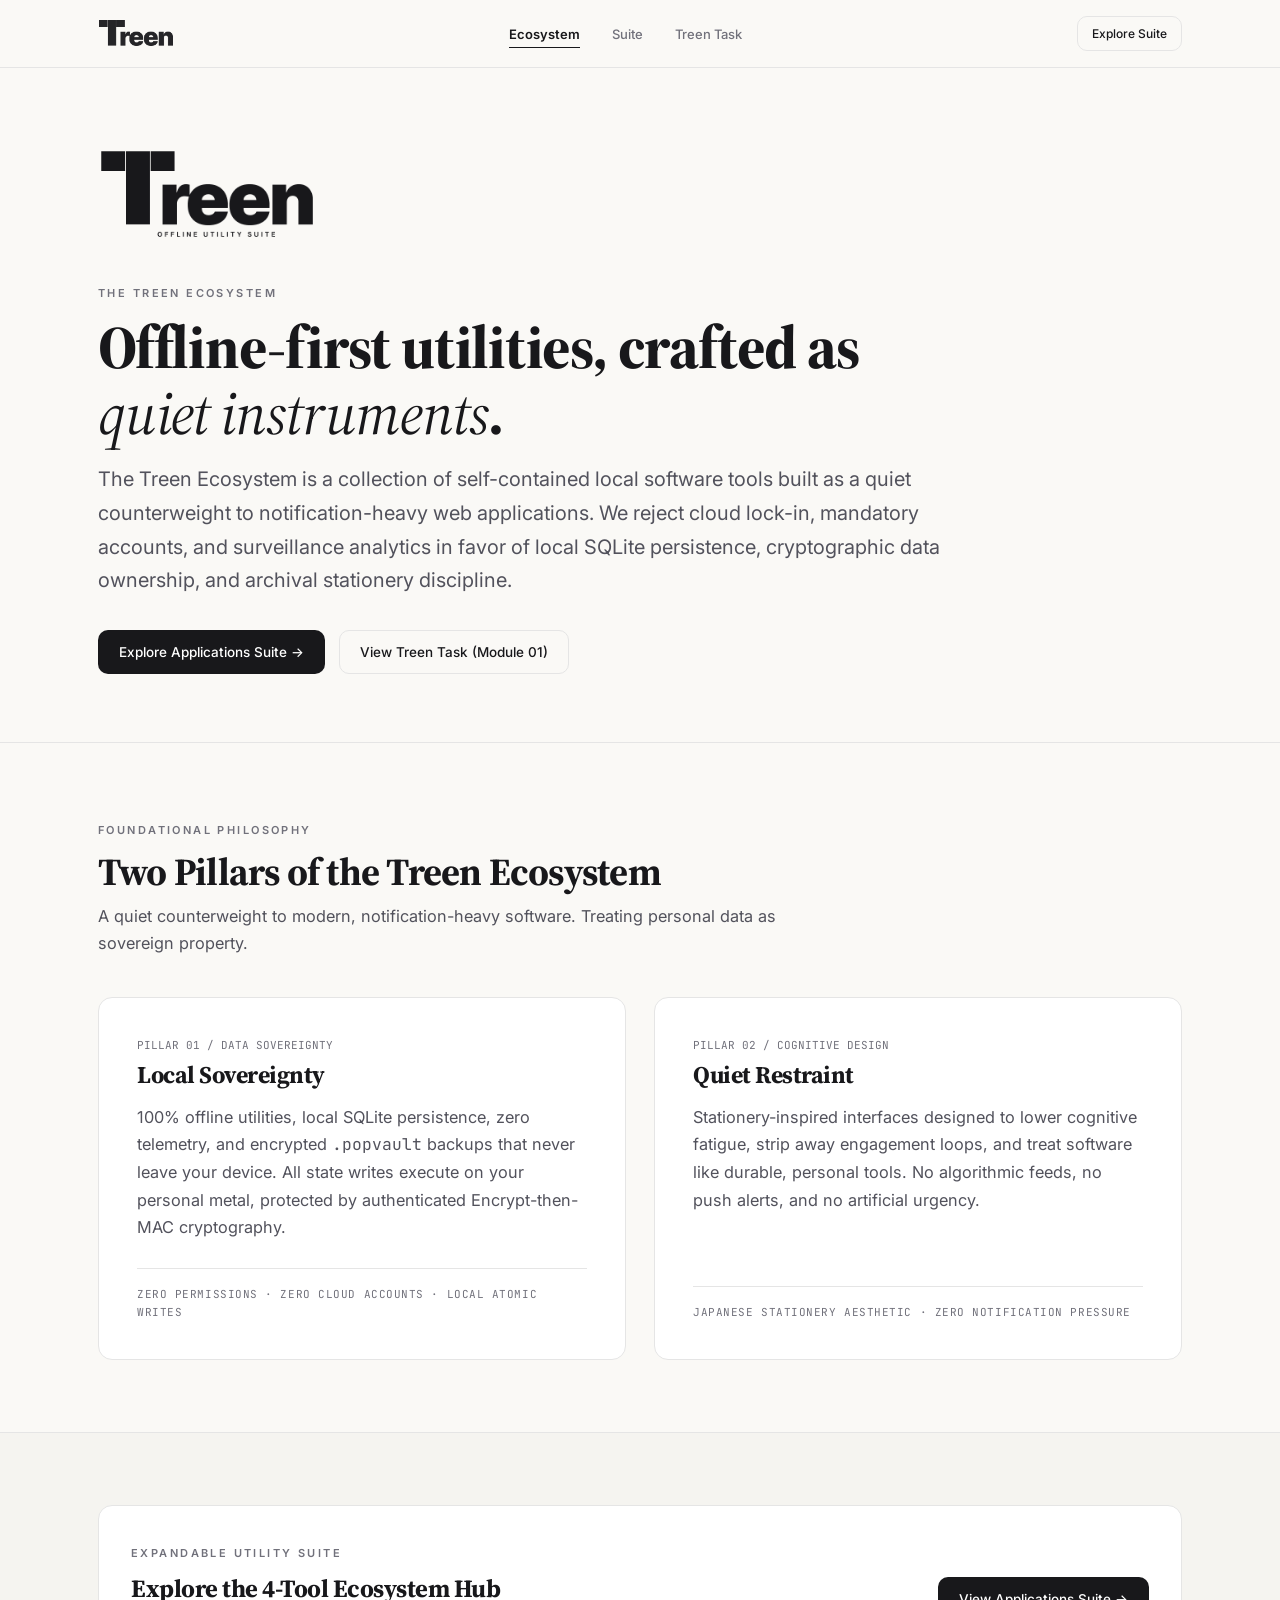
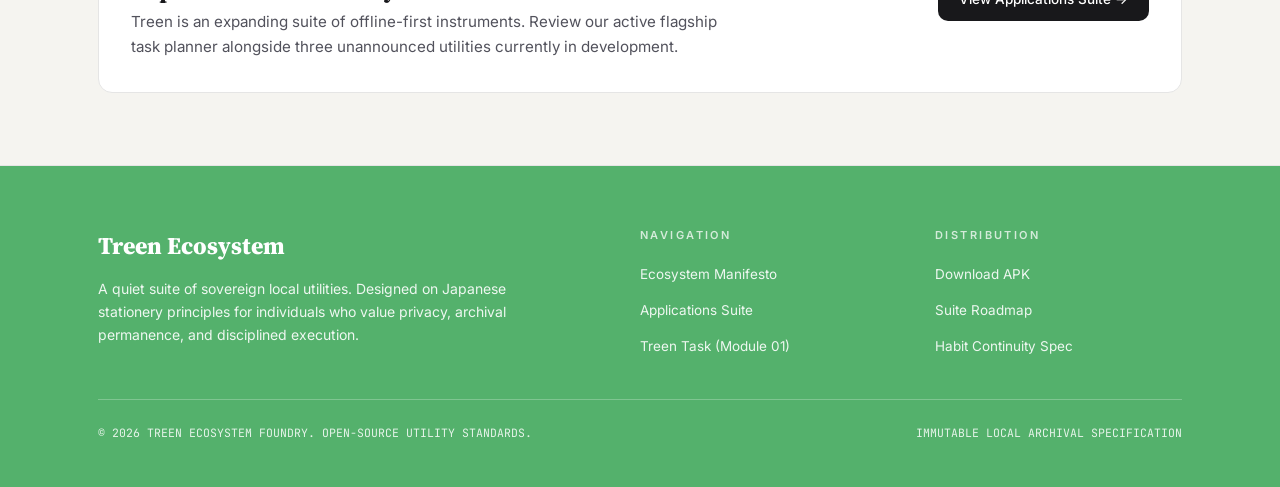
==== index.html @ d053e065 "fix: remove embedded mockup and fix mobile APK downloads with cross-origin redirect fallback" ====
<!DOCTYPE html>
<html lang="en">
<head>
  <meta charset="UTF-8">
  <meta name="viewport" content="width=device-width, initial-scale=1.0">
  <title>Treen — Offline Utility Suite</title>
  <meta name="description" content="Treen is an ecosystem of quiet, self-contained local utilities built on Japanese stationery traditions, local SQLite, and cryptographic data sovereignty.">
  <link rel="stylesheet" href="styles.css">
  <link rel="preconnect" href="https://fonts.googleapis.com">
  <link rel="preconnect" href="https://fonts.gstatic.com" crossorigin>
</head>
<body>

  <!-- Top Navigation Bar -->
  <header class="navbar">
    <div class="container nav-container">
      <a href="index.html" class="brand-link" aria-label="Treen Home">
        <img src="assets/brand/treen-wordmark.png" alt="Treen" class="brand-wordmark-img">
      </a>

      <nav>
        <ul class="nav-menu">
          <li><a href="index.html" class="nav-item-link active">Ecosystem</a></li>
          <li><a href="suite.html" class="nav-item-link">Suite</a></li>
          <li><a href="task.html" class="nav-item-link">Treen Task</a></li>
        </ul>
      </nav>

      <div class="nav-action">
        <a href="suite.html" class="btn btn-outline btn-sm">Explore Suite</a>
        <button id="mobileMenuBtn" class="mobile-menu-btn" aria-label="Toggle navigation menu">
          <svg width="18" height="18" viewBox="0 0 24 24" fill="none" stroke="currentColor" stroke-width="2">
            <line x1="3" y1="12" x2="21" y2="12"></line>
            <line x1="3" y1="6" x2="21" y2="6"></line>
            <line x1="3" y1="18" x2="21" y2="18"></line>
          </svg>
        </button>
      </div>
    </div>
  </header>

  <!-- Mobile Navigation Drawer -->
  <div class="mobile-nav-drawer" id="mobileNavDrawer">
    <a href="index.html" class="mobile-nav-link">Ecosystem</a>
    <a href="suite.html" class="mobile-nav-link">Applications Suite</a>
    <a href="task.html" class="mobile-nav-link">Treen Task</a>
  </div>

  <main>
    <!-- Hero / Ecosystem Manifesto -->
    <section class="hero-wrap">
      <div class="container">
        <div class="hero-content">
          <div class="hero-brand-lockup">
            <img src="assets/brand/treen-suite-logo.png" alt="Treen — Offline Utility Suite">
          </div>

          <span class="section-label">THE TREEN ECOSYSTEM</span>

          <h1 class="hero-title">
            Offline-first utilities, crafted as <em>quiet instruments</em>.
          </h1>

          <p class="hero-subhead">
            The Treen Ecosystem is a collection of self-contained local software tools built as a quiet counterweight to notification-heavy web applications. We reject cloud lock-in, mandatory accounts, and surveillance analytics in favor of local SQLite persistence, cryptographic data ownership, and archival stationery discipline.
          </p>

          <div class="hero-cta-row">
            <a href="suite.html" class="btn btn-primary">
              <span>Explore Applications Suite →</span>
            </a>
            <a href="task.html" class="btn btn-outline">
              <span>View Treen Task (Module 01)</span>
            </a>
          </div>
        </div>
      </div>
    </section>

    <!-- Foundational Pillars (Balanced 2-Pillar Editorial Layout) -->
    <section class="section">
      <div class="container">
        <div class="section-head">
          <span class="section-label">FOUNDATIONAL PHILOSOPHY</span>
          <h2 class="section-title">Two Pillars of the Treen Ecosystem</h2>
          <p>A quiet counterweight to modern, notification-heavy software. Treating personal data as sovereign property.</p>
        </div>

        <div class="grid-2">
          <!-- Pillar 1: Local Sovereignty -->
          <article class="pillar-card">
            <div>
              <div class="pillar-card-head">
                <span class="pillar-number">PILLAR 01 / DATA SOVEREIGNTY</span>
                <h3 class="pillar-title">Local Sovereignty</h3>
              </div>
              <p class="pillar-body">
                100% offline utilities, local SQLite persistence, zero telemetry, and encrypted <code>.popvault</code> backups that never leave your device. All state writes execute on your personal metal, protected by authenticated Encrypt-then-MAC cryptography.
              </p>
            </div>
            <div class="pillar-fact">
              <span>ZERO PERMISSIONS · ZERO CLOUD ACCOUNTS · LOCAL ATOMIC WRITES</span>
            </div>
          </article>

          <!-- Pillar 2: Quiet Restraint -->
          <article class="pillar-card">
            <div>
              <div class="pillar-card-head">
                <span class="pillar-number">PILLAR 02 / COGNITIVE DESIGN</span>
                <h3 class="pillar-title">Quiet Restraint</h3>
              </div>
              <p class="pillar-body">
                Stationery-inspired interfaces designed to lower cognitive fatigue, strip away engagement loops, and treat software like durable, personal tools. No algorithmic feeds, no push alerts, and no artificial urgency.
              </p>
            </div>
            <div class="pillar-fact">
              <span>JAPANESE STATIONERY AESTHETIC · ZERO NOTIFICATION PRESSURE</span>
            </div>
          </article>
        </div>
      </div>
    </section>

    <!-- Suite Hub Callout -->
    <section class="section" style="background-color: var(--bg-tint-soft);">
      <div class="container">
        <div class="card" style="display: flex; justify-content: space-between; align-items: center; flex-wrap: wrap; gap: 24px;">
          <div>
            <span class="section-label">EXPANDABLE UTILITY SUITE</span>
            <h3 style="font-size: 1.55rem; margin-bottom: 8px;">Explore the 4-Tool Ecosystem Hub</h3>
            <p style="font-size: 0.95rem; color: var(--ink-body); max-width: 600px;">
              Treen is an expanding suite of offline-first instruments. Review our active flagship task planner alongside three unannounced utilities currently in development.
            </p>
          </div>
          <a href="suite.html" class="btn btn-primary">
            <span>View Applications Suite →</span>
          </a>
        </div>
      </div>
    </section>
  </main>

  <!-- Full-Bleed Green Accent Footer Band (#54B16C) -->
  <footer class="footer-green">
    <div class="container">
      <div class="footer-grid">
        <div>
          <div class="footer-brand-title">Treen Ecosystem</div>
          <p class="footer-desc">
            A quiet suite of sovereign local utilities. Designed on Japanese stationery principles for individuals who value privacy, archival permanence, and disciplined execution.
          </p>
        </div>

        <div>
          <div class="footer-col-label">Navigation</div>
          <ul class="footer-links">
            <li><a href="index.html">Ecosystem Manifesto</a></li>
            <li><a href="suite.html">Applications Suite</a></li>
            <li><a href="task.html">Treen Task (Module 01)</a></li>
          </ul>
        </div>

        <div>
          <div class="footer-col-label">Distribution</div>
          <ul class="footer-links">
            <li><a href="https://github.com/arnavbyte/treen-ecosystem-web/releases/download/v1.0/treen_task_v1.0.apk" target="_blank" rel="noopener noreferrer">Download APK</a></li>
            <li><a href="suite.html">Suite Roadmap</a></li>
            <li><a href="task.html#mechanics">Habit Continuity Spec</a></li>
          </ul>
        </div>
      </div>

      <div class="footer-bottom">
        <div>
          © 2026 TREEN ECOSYSTEM FOUNDRY. OPEN-SOURCE UTILITY STANDARDS.
        </div>
        <div>
          IMMUTABLE LOCAL ARCHIVAL SPECIFICATION
        </div>
      </div>
    </div>
  </footer>

  <script src="app.js"></script>
</body>
</html>
---- styles.css ----
/* ==========================================================================
   TREEN ECOSYSTEM — STYLES & DESIGN TOKENS
   Visual Style: Broadsheet Stationery (Quiet, Confident, Editorial, Functional)
   ========================================================================== */

@import url('https://fonts.googleapis.com/css2?family=Fraunces:ital,opsz,wght@0,9..144,600;0,9..144,700;0,9..144,800;1,9..144,600&family=Source+Serif+4:ital,opsz,wght@0,8..60,600;0,8..60,700;0,8..60,800;1,8..60,600;1,8..60,700&family=Inter:wght@400;500;600;700&family=JetBrains+Mono:wght@400;500;600&display=swap');

:root {
  /* Surfaces & Canvas */
  --bg-canvas: #FAF9F6;
  --bg-pure: #FFFFFF;
  --bg-card: #FFFFFF;
  --bg-tint-soft: #F5F4F0;
  --bg-tint-alt: #F0EFEA;

  /* Ink / Text Tokens */
  --ink-primary: #18181B;     /* Headings, primary actions */
  --ink-body: #52525C;        /* Body copy in muted charcoal */
  --ink-muted: #71717B;       /* Muted labels & timestamps */
  --ink-faint: #A1A1AA;

  /* Accent (Reserved strictly for completion ticks and the full-width footer band) */
  --accent-green: #54B16C;
  --accent-green-hover: #489e60;
  --accent-green-soft: rgba(84, 177, 108, 0.12);

  /* Geometry & Borders */
  --border-hairline: 1px solid #E5E5E5;
  --border-color: #E5E5E5;
  --radius-btn: 10px;         /* Strict 10px for buttons / pills */
  --radius-card: 14px;        /* Strict 14px for content cards */
  --radius-pill: 9999px;

  /* Typography Stacks */
  --font-serif: 'Source Serif 4', 'Fraunces', 'Tiempos Headline', 'Gelica', 'Source Serif Pro', Georgia, serif;
  --font-sans: 'Inter', -apple-system, BlinkMacSystemFont, 'Segoe UI', Roboto, Helvetica, Arial, sans-serif;
  --font-mono: 'JetBrains Mono', Menlo, Monaco, Consolas, monospace;

  /* Typography Hierarchy */
  --tracking-label: 0.22em;   /* Wide uppercase tracking (0.2em - 0.25em) */
  --lh-heading: 1.08;         /* Tight editorial serif line-height (1.05 - 1.1) */
  --lh-body: 1.65;            /* Relaxed line-height (~1.65) in muted charcoal */

  /* Layout */
  --container-max: 1140px;
  --header-height: 68px;
}

/* Base Reset & Setup */
*, *::before, *::after {
  box-sizing: border-box;
  margin: 0;
  padding: 0;
}

html {
  font-size: 16px;
  scroll-behavior: smooth;
  text-rendering: optimizeLegibility;
  -webkit-font-smoothing: antialiased;
}

body {
  background-color: var(--bg-canvas);
  color: var(--ink-body);
  font-family: var(--font-sans);
  font-weight: 400;
  line-height: var(--lh-body);
  min-height: 100vh;
  display: flex;
  flex-direction: column;
}

/* Typography Hierarchy */
h1, h2, h3, h4, h5, h6 {
  color: var(--ink-primary);
  font-family: var(--font-serif);
  font-weight: 700;
  line-height: var(--lh-heading);
  letter-spacing: -0.02em;
}

h1 {
  font-size: clamp(2.4rem, 4.8vw, 3.8rem);
  font-weight: 800;
}

h2 {
  font-size: clamp(1.8rem, 3.2vw, 2.4rem);
}

h3 {
  font-size: clamp(1.25rem, 2vw, 1.55rem);
}

p {
  color: var(--ink-body);
  font-size: 1.02rem;
  line-height: var(--lh-body);
}

a {
  color: inherit;
  text-decoration: none;
}

code, pre, .mono {
  font-family: var(--font-mono);
}

/* Small section labels uppercase with wide tracking (0.2em) */
.section-label {
  font-family: var(--font-sans);
  font-size: 11px;
  font-weight: 600;
  text-transform: uppercase;
  letter-spacing: var(--tracking-label);
  color: var(--ink-muted);
  display: inline-block;
  margin-bottom: 12px;
}

/* Container */
.container {
  max-width: var(--container-max);
  margin-left: auto;
  margin-right: auto;
  padding-left: 28px;
  padding-right: 28px;
  width: 100%;
}

/* ==========================================================================
   BUTTONS & PILLS (Strict 10px radius)
   ========================================================================== */
.btn {
  display: inline-flex;
  align-items: center;
  justify-content: center;
  gap: 8px;
  font-family: var(--font-sans);
  font-size: 13.5px;
  font-weight: 500;
  padding: 10px 20px;
  border-radius: var(--radius-btn);
  border: 1px solid transparent;
  cursor: pointer;
  transition: all 0.15s ease;
  white-space: nowrap;
  text-decoration: none;
}

.btn-primary {
  background-color: var(--ink-primary);
  color: #FFFFFF;
}

.btn-primary:hover {
  background-color: #0A0A0A;
}

.btn-outline {
  background-color: transparent;
  color: var(--ink-primary);
  border: var(--border-hairline);
}

.btn-outline:hover {
  background-color: var(--bg-pure);
  border-color: #D4D4D8;
}

.btn-sm {
  font-size: 12px;
  padding: 7px 14px;
}

.pill-badge {
  display: inline-flex;
  align-items: center;
  gap: 6px;
  font-family: var(--font-sans);
  font-size: 11px;
  font-weight: 500;
  padding: 4px 10px;
  border-radius: var(--radius-btn);
  border: var(--border-hairline);
  background-color: var(--bg-pure);
  color: var(--ink-muted);
}

/* ==========================================================================
   NAVIGATION BAR
   ========================================================================== */
.navbar {
  position: sticky;
  top: 0;
  z-index: 100;
  background-color: rgba(250, 249, 246, 0.96);
  backdrop-filter: blur(8px);
  -webkit-backdrop-filter: blur(8px);
  border-bottom: var(--border-hairline);
  height: var(--header-height);
  display: flex;
  align-items: center;
}

.nav-container {
  display: flex;
  justify-content: space-between;
  align-items: center;
}

.brand-link {
  display: flex;
  align-items: center;
  gap: 12px;
}

.brand-wordmark-img {
  height: 28px;
  width: auto;
  display: block;
  opacity: 0.94;
  filter: drop-shadow(0 0.5px 0.5px rgba(24, 24, 27, 0.08));
  transition: opacity 0.15s ease;
}

.brand-link:hover .brand-wordmark-img {
  opacity: 1;
}

.nav-menu {
  display: flex;
  align-items: center;
  gap: 32px;
  list-style: none;
}

.nav-item-link {
  font-family: var(--font-sans);
  font-size: 13px;
  font-weight: 500;
  color: var(--ink-muted);
  transition: color 0.15s ease;
  position: relative;
}

.nav-item-link:hover {
  color: var(--ink-primary);
}

.nav-item-link.active {
  color: var(--ink-primary);
  font-weight: 600;
}

.nav-item-link.active::after {
  content: '';
  position: absolute;
  bottom: -6px;
  left: 0;
  right: 0;
  height: 1.5px;
  background-color: var(--ink-primary);
}

.nav-action {
  display: flex;
  align-items: center;
  gap: 12px;
}

.mobile-menu-btn {
  display: none;
  background: none;
  border: var(--border-hairline);
  border-radius: var(--radius-btn);
  padding: 8px 10px;
  cursor: pointer;
  color: var(--ink-primary);
}

/* Mobile Nav Drawer */
.mobile-nav-drawer {
  display: none;
  position: fixed;
  top: var(--header-height);
  left: 0;
  right: 0;
  background-color: var(--bg-canvas);
  border-bottom: var(--border-hairline);
  padding: 20px 28px;
  z-index: 99;
  flex-direction: column;
  gap: 12px;
}

.mobile-nav-drawer.open {
  display: flex;
}

.mobile-nav-link {
  font-size: 14.5px;
  color: var(--ink-primary);
  padding: 10px 0;
  border-bottom: 1px dashed var(--border-color);
  font-weight: 500;
}

/* ==========================================================================
   HERO / EDITORIAL HEADER SECTIONS
   ========================================================================== */
.hero-wrap {
  padding: 80px 0 68px;
  border-bottom: var(--border-hairline);
}

.hero-content {
  max-width: 860px;
}

/* Prominent hero brand logo, completely transparent background, zero bounding box */
.hero-brand-lockup {
  margin-bottom: 38px;
  background: transparent;
  border: none;
  padding: 0;
}

.hero-brand-lockup img {
  height: clamp(68px, 9vw, 92px);
  width: auto;
  max-width: 100%;
  display: block;
  background: transparent;
  border: none;
}

.hero-title {
  margin-bottom: 18px;
  color: var(--ink-primary);
}

.hero-title em {
  font-style: italic;
  font-weight: 400;
}

.hero-subhead {
  font-size: clamp(1.08rem, 1.6vw, 1.25rem);
  line-height: 1.68;
  color: var(--ink-body);
  margin-bottom: 32px;
}

.hero-cta-row {
  display: flex;
  align-items: center;
  gap: 14px;
  flex-wrap: wrap;
}

/* ==========================================================================
   CONTENT CARDS (Strict 14px radius, flat, 1px border)
   ========================================================================== */
.card {
  background-color: var(--bg-card);
  border: var(--border-hairline);
  border-radius: var(--radius-card);
  padding: 32px;
  box-shadow: none; /* Zero heavy drop shadows */
}

/* 2-Pillar Editorial Grid */
.grid-2 {
  display: grid;
  grid-template-columns: repeat(2, 1fr);
  gap: 28px;
}

.pillar-card {
  background-color: var(--bg-card);
  border: var(--border-hairline);
  border-radius: var(--radius-card);
  padding: 38px;
  display: flex;
  flex-direction: column;
  justify-content: space-between;
  min-height: 270px;
}

.pillar-card-head {
  display: flex;
  flex-direction: column;
  gap: 8px;
  margin-bottom: 16px;
}

.pillar-number {
  font-family: var(--font-mono);
  font-size: 11px;
  color: var(--ink-muted);
}

.pillar-title {
  font-size: 1.5rem;
  color: var(--ink-primary);
}

.pillar-body {
  font-size: 1.02rem;
  line-height: 1.7;
  color: var(--ink-body);
}

.pillar-fact {
  margin-top: 26px;
  padding-top: 16px;
  border-top: var(--border-hairline);
  font-family: var(--font-mono);
  font-size: 11px;
  color: var(--ink-muted);
  letter-spacing: 0.05em;
}

.grid-3 {
  display: grid;
  grid-template-columns: repeat(3, 1fr);
  gap: 24px;
}

.tenet-card {
  display: flex;
  flex-direction: column;
  justify-content: space-between;
  min-height: 240px;
}

.tenet-card-head {
  display: flex;
  flex-direction: column;
  gap: 8px;
  margin-bottom: 16px;
}

.tenet-number {
  font-family: var(--font-mono);
  font-size: 11px;
  color: var(--ink-muted);
}

.tenet-title {
  font-size: 1.3rem;
  color: var(--ink-primary);
}

.tenet-body {
  font-size: 0.95rem;
  line-height: 1.6;
  color: var(--ink-body);
}

.tenet-fact {
  margin-top: 24px;
  padding-top: 14px;
  border-top: var(--border-hairline);
  font-family: var(--font-mono);
  font-size: 11px;
  color: var(--ink-muted);
}

/* ==========================================================================
   PAGE 2: SUITE / APPLICATIONS HUB (4-CARD BROADSHEET GRID)
   ========================================================================== */
.grid-2-2 {
  display: grid;
  grid-template-columns: repeat(2, 1fr);
  gap: 24px;
}

.suite-card {
  background-color: var(--bg-card);
  border: var(--border-hairline);
  border-radius: var(--radius-card);
  padding: 32px;
  display: flex;
  flex-direction: column;
  justify-content: space-between;
  min-height: 270px;
}

.suite-card.locked {
  background-color: #FAF9F6;
  border: 1px solid var(--border-color);
}

.suite-card.dashed {
  background-color: #FAF9F6;
  border: 1px dashed var(--border-color);
}

/* Minimal locked cards for unannounced mystery utilities */
.suite-card.minimal-locked {
  background-color: #FAF9F6;
  border: 1px solid var(--border-color);
  display: flex;
  flex-direction: column;
  align-items: center;
  justify-content: center;
  gap: 14px;
  min-height: 270px;
  text-align: center;
}

.suite-card.minimal-locked.dashed {
  border: 1px dashed var(--border-color);
}

.suite-lock-icon {
  font-size: 28px;
  line-height: 1;
  color: var(--ink-muted);
}

.suite-card-top {
  display: flex;
  flex-direction: column;
  gap: 12px;
}

.suite-card-header {
  display: flex;
  justify-content: space-between;
  align-items: center;
  margin-bottom: 4px;
}

.suite-card-title {
  font-size: 1.45rem;
  color: var(--ink-primary);
}

.suite-card-summary {
  font-size: 0.98rem;
  font-weight: 500;
  color: var(--ink-primary);
  margin-bottom: 8px;
}

.suite-card-desc {
  font-size: 0.92rem;
  line-height: 1.6;
  color: var(--ink-body);
}

.status-pill {
  display: inline-flex;
  align-items: center;
  gap: 6px;
  font-family: var(--font-sans);
  font-size: 10.5px;
  font-weight: 600;
  letter-spacing: var(--tracking-label);
  text-transform: uppercase;
  padding: 5px 12px;
  border-radius: var(--radius-btn);
}

.status-pill.green {
  background-color: var(--accent-green-soft);
  color: #2E7742;
  border: 1px solid rgba(84, 177, 108, 0.4);
}

.status-pill.muted {
  background-color: var(--bg-tint-soft);
  color: var(--ink-muted);
  border: 1px solid var(--border-color);
}

.suite-card-bottom {
  margin-top: 24px;
  padding-top: 18px;
  border-top: var(--border-hairline);
  display: flex;
  justify-content: space-between;
  align-items: center;
  flex-wrap: wrap;
  gap: 12px;
}

/* Sections */
.section {
  padding: 72px 0;
  border-bottom: var(--border-hairline);
}

.section-head {
  margin-bottom: 40px;
  max-width: 720px;
}

.section-title {
  margin-bottom: 10px;
}

/* ==========================================================================
   THEMED MILESTONE SETS
   ========================================================================== */
.collection-grid {
  display: grid;
  grid-template-columns: repeat(3, 1fr);
  gap: 20px;
  margin-top: 28px;
}

.collection-card {
  background: var(--bg-pure);
  border: var(--border-hairline);
  border-radius: var(--radius-card);
  padding: 24px;
  display: flex;
  flex-direction: column;
  justify-content: space-between;
}

.collection-header {
  display: flex;
  justify-content: space-between;
  align-items: center;
  margin-bottom: 12px;
}

.collection-name {
  font-family: var(--font-serif);
  font-size: 1.15rem;
  color: var(--ink-primary);
  margin-bottom: 6px;
}

.collection-desc {
  font-size: 0.9rem;
  line-height: 1.55;
  color: var(--ink-body);
}

/* ==========================================================================
   PAGE 3: THE VAULT (SPECS & VERIFICATION)
   ========================================================================== */
.specs-table {
  width: 100%;
  border-collapse: collapse;
  background-color: #FFFFFF;
  border: var(--border-hairline);
  border-radius: var(--radius-card);
  overflow: hidden;
  margin-top: 24px;
  font-size: 13.5px;
}

.specs-table th {
  background-color: var(--bg-tint-soft);
  padding: 14px 20px;
  font-family: var(--font-sans);
  font-size: 11px;
  font-weight: 600;
  text-transform: uppercase;
  letter-spacing: var(--tracking-label);
  color: var(--ink-muted);
  border-bottom: var(--border-hairline);
  text-align: left;
}

.specs-table td {
  padding: 16px 20px;
  border-bottom: var(--border-hairline);
  color: var(--ink-body);
  vertical-align: top;
}

.specs-table tr:last-child td {
  border-bottom: none;
}

.crypto-console {
  background-color: #FFFFFF;
  border: var(--border-hairline);
  border-radius: var(--radius-card);
  padding: 32px;
  margin-top: 36px;
  display: flex;
  flex-direction: column;
  gap: 20px;
}

.code-box {
  background-color: #18181B;
  color: #FAF9F6;
  border-radius: var(--radius-btn);
  padding: 16px;
  font-family: var(--font-mono);
  font-size: 12px;
  line-height: 1.6;
  overflow-x: auto;
}

.verify-badge {
  display: inline-flex;
  align-items: center;
  gap: 8px;
  padding: 10px 14px;
  border-radius: var(--radius-btn);
  border: var(--border-hairline);
  font-family: var(--font-mono);
  font-size: 12px;
}

.verify-badge.valid {
  border-color: rgba(84, 177, 108, 0.4);
  background-color: var(--accent-green-soft);
  color: #2E7742;
}

.verify-badge.invalid {
  border-color: rgba(239, 68, 68, 0.3);
  background-color: rgba(239, 68, 68, 0.08);
  color: #DC2626;
}

/* ==========================================================================
   FOOTER (FULL-WIDTH GREEN ACCENT BAND: #54B16C)
   ========================================================================== */
.footer-green {
  background-color: var(--accent-green);
  color: #FFFFFF;
  padding: 60px 0 44px;
  margin-top: auto;
}

.footer-grid {
  display: grid;
  grid-template-columns: 2fr 1fr 1fr;
  gap: 48px;
  margin-bottom: 40px;
}

.footer-brand-title {
  font-family: var(--font-serif);
  font-size: 24px;
  font-weight: 800;
  margin-bottom: 12px;
  color: #FFFFFF;
}

.footer-desc {
  font-size: 14px;
  line-height: 1.65;
  color: rgba(255, 255, 255, 0.9);
  max-width: 440px;
}

.footer-col-label {
  font-family: var(--font-sans);
  font-size: 11px;
  font-weight: 600;
  text-transform: uppercase;
  letter-spacing: var(--tracking-label);
  color: rgba(255, 255, 255, 0.75);
  margin-bottom: 16px;
}

.footer-links {
  list-style: none;
  display: flex;
  flex-direction: column;
  gap: 10px;
}

.footer-links a {
  font-size: 13.5px;
  color: rgba(255, 255, 255, 0.9);
  transition: color 0.15s ease;
}

.footer-links a:hover {
  color: #FFFFFF;
  text-decoration: underline;
}

.footer-bottom {
  border-top: 1px solid rgba(255, 255, 255, 0.25);
  padding-top: 24px;
  display: flex;
  justify-content: space-between;
  align-items: center;
  font-family: var(--font-mono);
  font-size: 11.5px;
  color: rgba(255, 255, 255, 0.85);
  flex-wrap: wrap;
  gap: 12px;
}

/* ==========================================================================
   RESPONSIVE DESIGN BREAKPOINTS
   ========================================================================== */
@media (max-width: 900px) {
  .grid-2 {
    grid-template-columns: 1fr;
  }
  .grid-3 {
    grid-template-columns: 1fr;
  }
  .grid-2-2 {
    grid-template-columns: 1fr;
  }
  .collection-grid {
    grid-template-columns: 1fr;
  }
  .footer-grid {
    grid-template-columns: 1fr;
    gap: 32px;
  }
}

@media (max-width: 768px) {
  .nav-menu {
    display: none;
  }
  .mobile-menu-btn {
    display: block;
  }
}
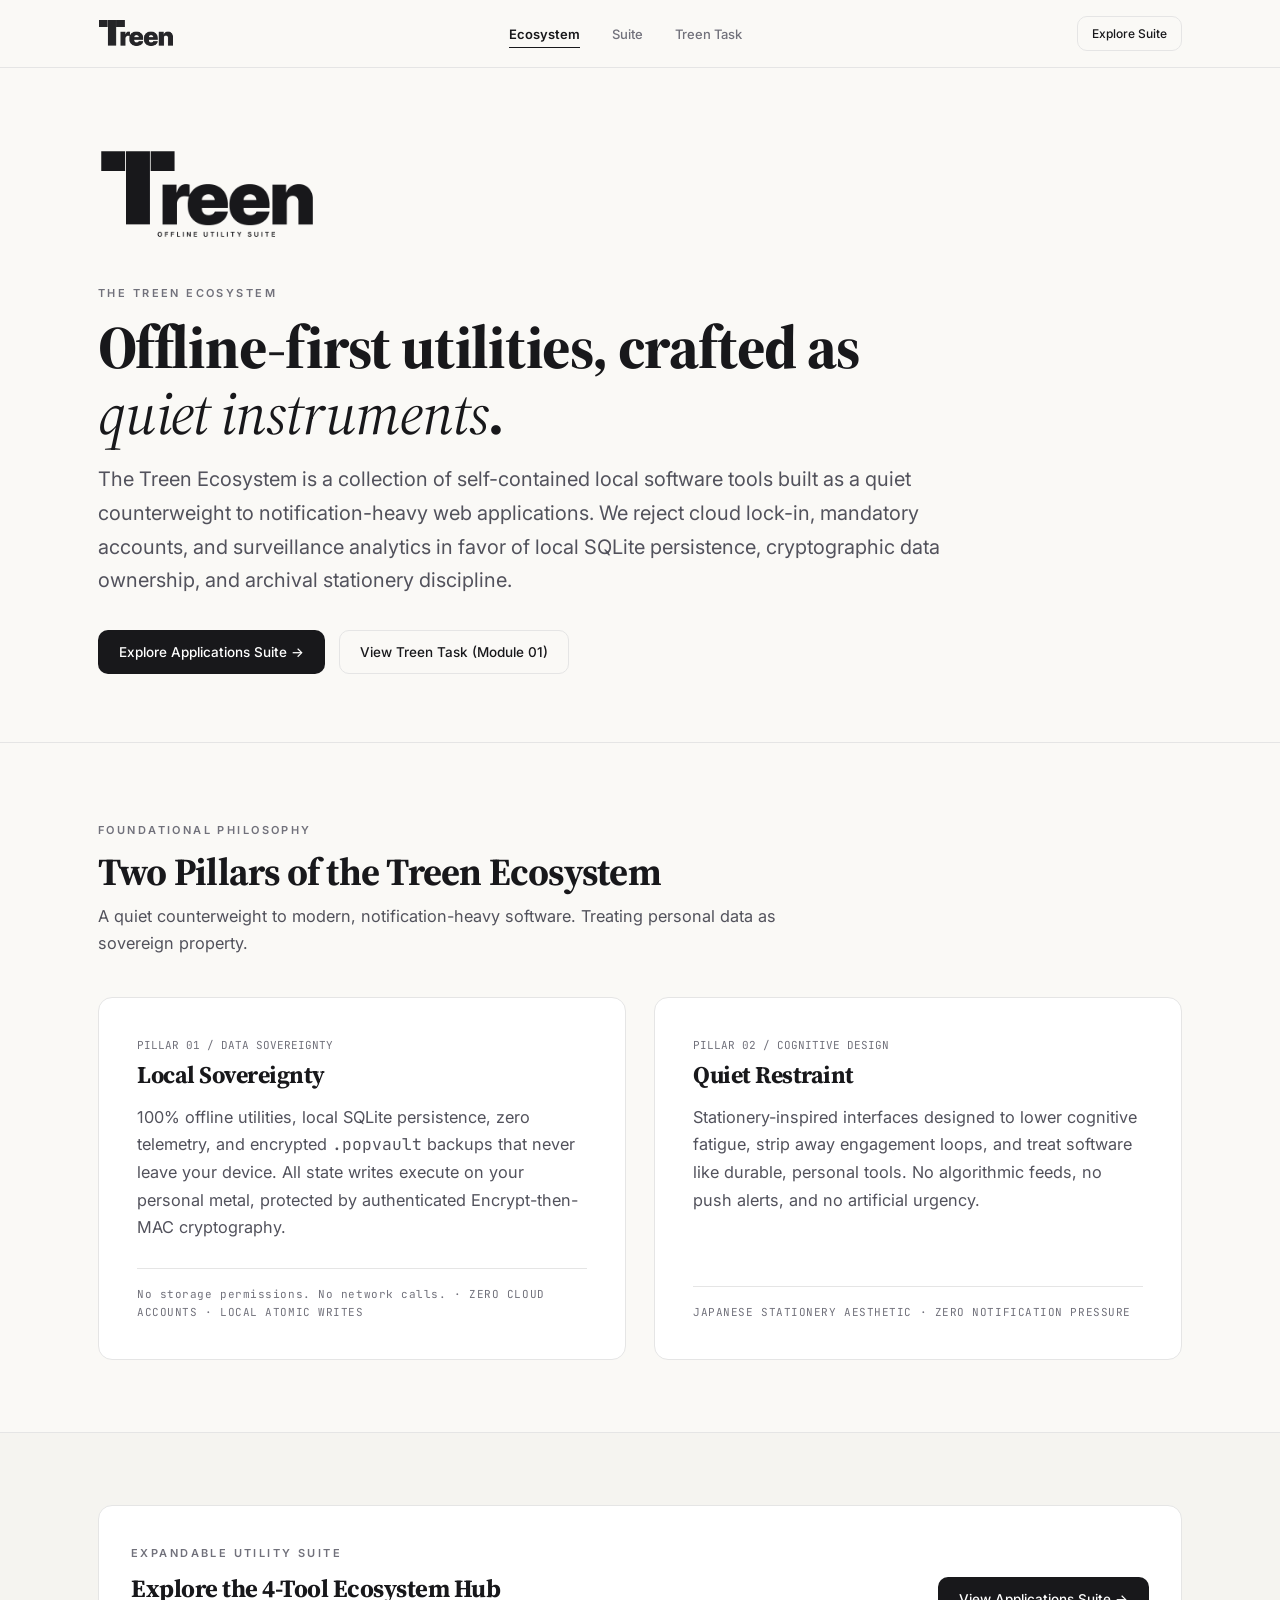
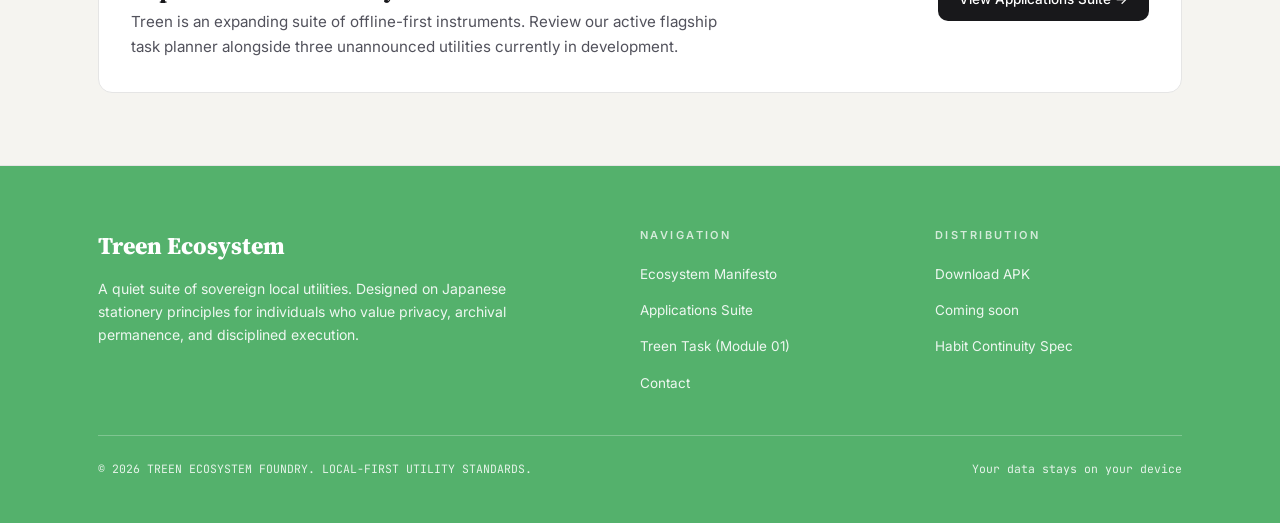
==== commit 3f267d97: "chore: apply text consistency updates, meta tags, and accessibility refinements" ====
--- a/index.html
+++ b/index.html
@@ -5,6 +5,17 @@
   <meta name="viewport" content="width=device-width, initial-scale=1.0">
   <title>Treen — Offline Utility Suite</title>
   <meta name="description" content="Treen is an ecosystem of quiet, self-contained local utilities built on Japanese stationery traditions, local SQLite, and cryptographic data sovereignty.">
+  <link rel="icon" type="image/png" href="assets/brand/treen-mark-square.png">
+  <link rel="canonical" href="https://treen-ecosystem.vercel.app/index.html">
+  <meta property="og:type" content="website">
+  <meta property="og:url" content="https://treen-ecosystem.vercel.app/index.html">
+  <meta property="og:title" content="Treen — Offline Utility Suite">
+  <meta property="og:description" content="Treen is an ecosystem of quiet, self-contained local utilities built on Japanese stationery traditions, local SQLite, and cryptographic data sovereignty.">
+  <meta property="og:image" content="https://treen-ecosystem.vercel.app/assets/brand/treen-suite-logo.png">
+  <meta name="twitter:card" content="summary_large_image">
+  <meta name="twitter:title" content="Treen — Offline Utility Suite">
+  <meta name="twitter:description" content="Treen is an ecosystem of quiet, self-contained local utilities built on Japanese stationery traditions, local SQLite, and cryptographic data sovereignty.">
+  <meta name="twitter:image" content="https://treen-ecosystem.vercel.app/assets/brand/treen-suite-logo.png">
   <link rel="stylesheet" href="styles.css">
   <link rel="preconnect" href="https://fonts.googleapis.com">
   <link rel="preconnect" href="https://fonts.gstatic.com" crossorigin>
@@ -15,7 +26,7 @@
   <header class="navbar">
     <div class="container nav-container">
       <a href="index.html" class="brand-link" aria-label="Treen Home">
-        <img src="assets/brand/treen-wordmark.png" alt="Treen" class="brand-wordmark-img">
+        <img src="assets/brand/treen-wordmark.png" alt="Treen logo wordmark" width="530" height="196" class="brand-wordmark-img">
       </a>
 
       <nav>
@@ -52,7 +63,7 @@
       <div class="container">
         <div class="hero-content">
           <div class="hero-brand-lockup">
-            <img src="assets/brand/treen-suite-logo.png" alt="Treen — Offline Utility Suite">
+            <img src="assets/brand/treen-suite-logo.png" alt="Treen — Offline Utility Suite emblem" width="530" height="224">
           </div>
 
           <span class="section-label">THE TREEN ECOSYSTEM</span>
@@ -99,7 +110,7 @@
               </p>
             </div>
             <div class="pillar-fact">
-              <span>ZERO PERMISSIONS · ZERO CLOUD ACCOUNTS · LOCAL ATOMIC WRITES</span>
+              <span>No storage permissions. No network calls. · ZERO CLOUD ACCOUNTS · LOCAL ATOMIC WRITES</span>
             </div>
           </article>
 
@@ -158,6 +169,7 @@
             <li><a href="index.html">Ecosystem Manifesto</a></li>
             <li><a href="suite.html">Applications Suite</a></li>
             <li><a href="task.html">Treen Task (Module 01)</a></li>
+            <li><a href="mailto:treen.ecosystem@gmail.com">Contact</a></li>
           </ul>
         </div>
 
@@ -165,7 +177,7 @@
           <div class="footer-col-label">Distribution</div>
           <ul class="footer-links">
             <li><a href="https://github.com/arnavbyte/treen-ecosystem-web/releases/download/v1.0/treen_task_v1.0.apk" target="_blank" rel="noopener noreferrer">Download APK</a></li>
-            <li><a href="suite.html">Suite Roadmap</a></li>
+            <li><a href="suite.html">Coming soon</a></li>
             <li><a href="task.html#mechanics">Habit Continuity Spec</a></li>
           </ul>
         </div>
@@ -173,10 +185,10 @@
 
       <div class="footer-bottom">
         <div>
-          © 2026 TREEN ECOSYSTEM FOUNDRY. OPEN-SOURCE UTILITY STANDARDS.
+          © 2026 TREEN ECOSYSTEM FOUNDRY. LOCAL-FIRST UTILITY STANDARDS.
         </div>
         <div>
-          IMMUTABLE LOCAL ARCHIVAL SPECIFICATION
+          Your data stays on your device
         </div>
       </div>
     </div>
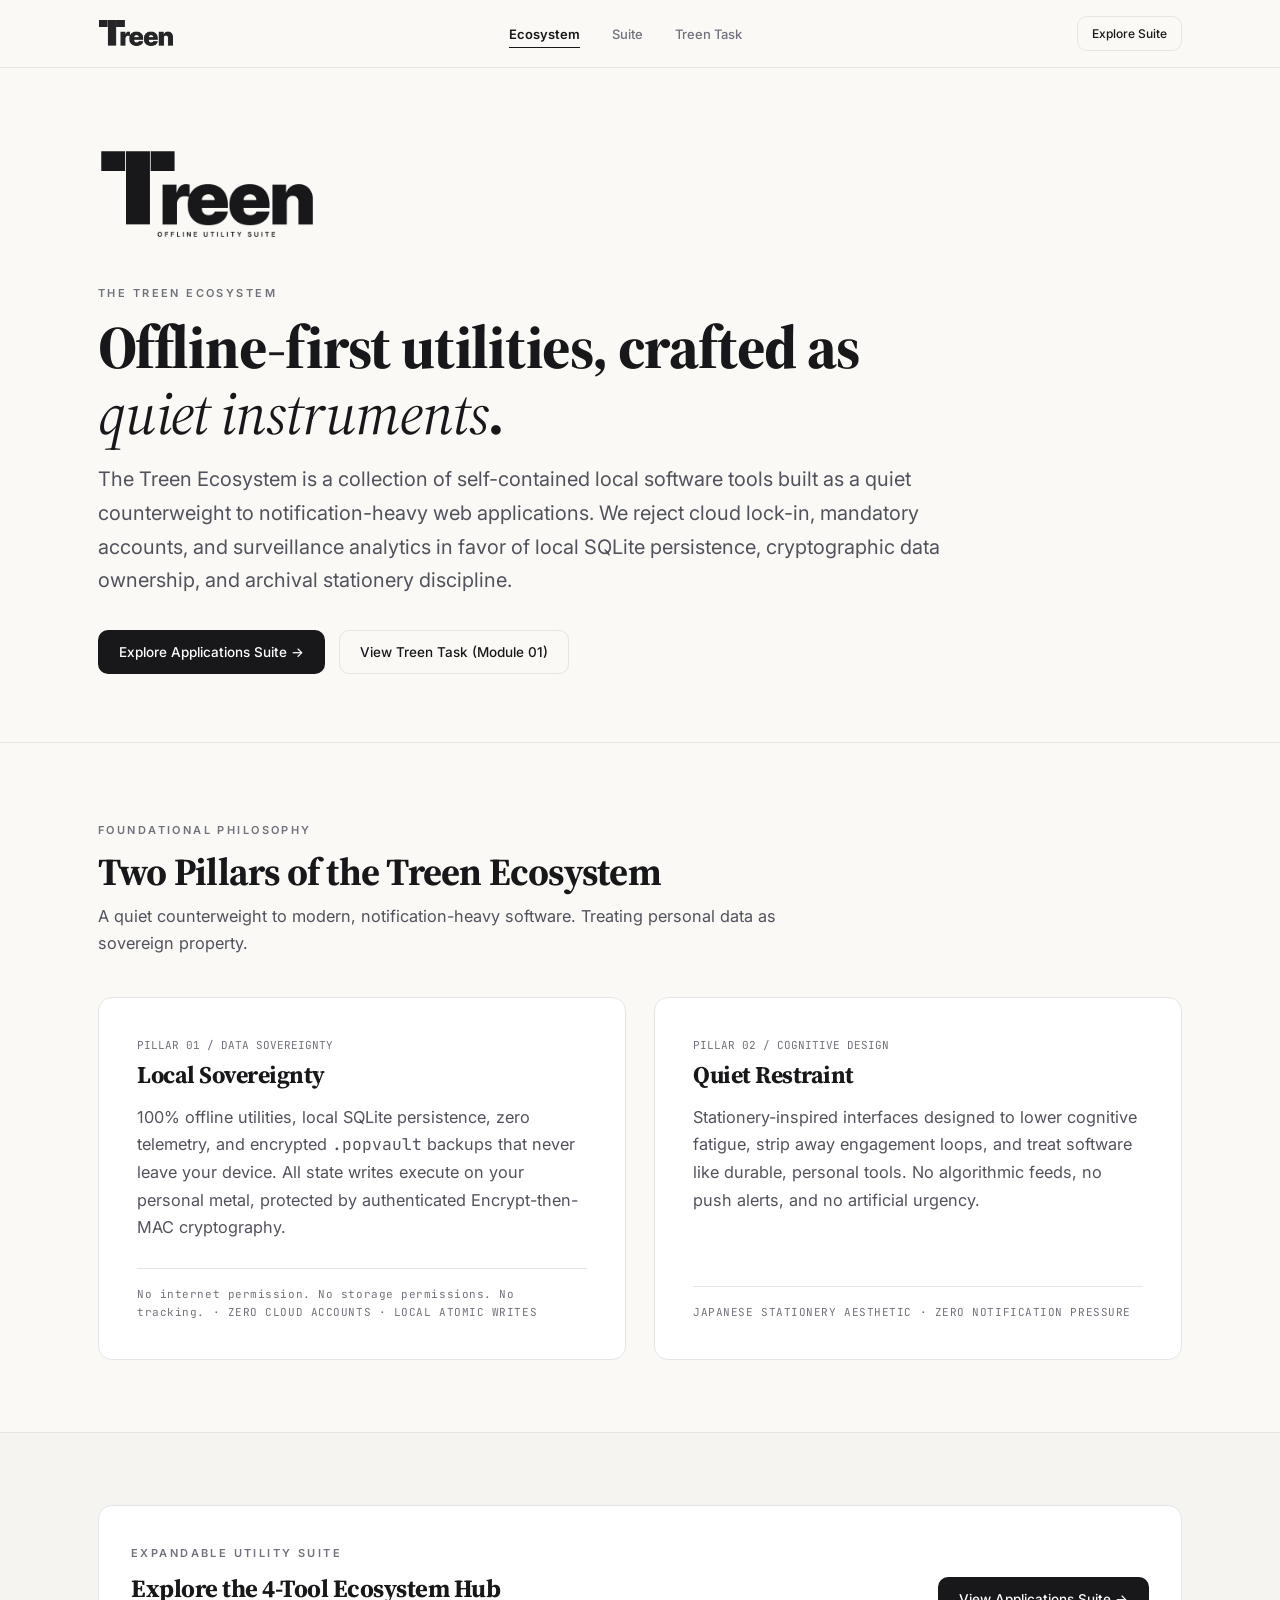
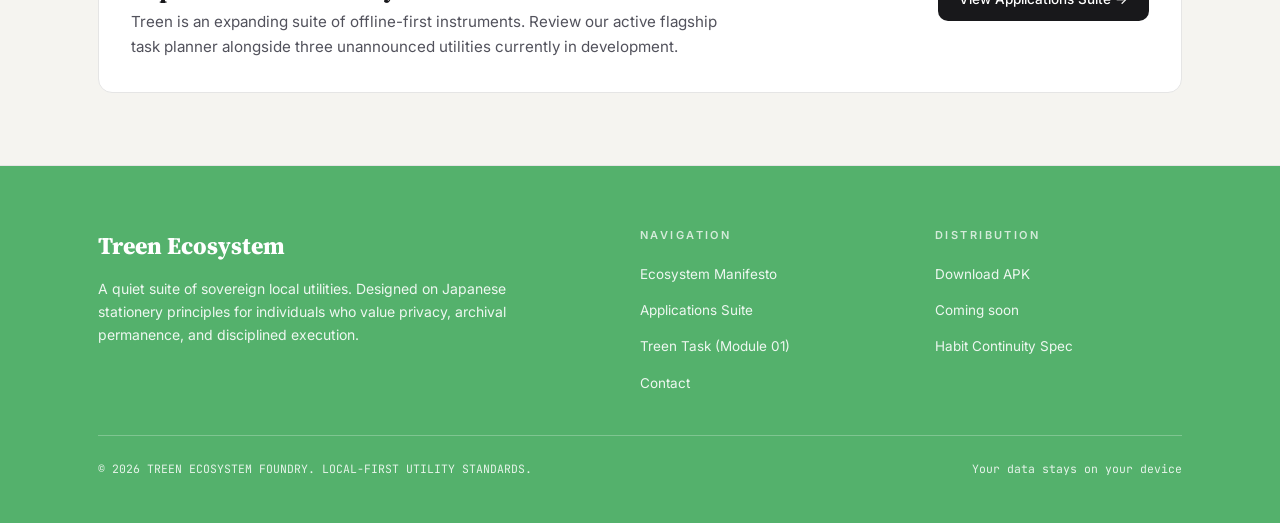
==== commit 64391831: "feat: update privacy claim, task version info, SHA-256 hash, and click-to-reveal contact handler" ====
--- a/index.html
+++ b/index.html
@@ -110,7 +110,7 @@
               </p>
             </div>
             <div class="pillar-fact">
-              <span>No storage permissions. No network calls. · ZERO CLOUD ACCOUNTS · LOCAL ATOMIC WRITES</span>
+              <span>No internet permission. No storage permissions. No tracking. · ZERO CLOUD ACCOUNTS · LOCAL ATOMIC WRITES</span>
             </div>
           </article>
 
@@ -169,7 +169,10 @@
             <li><a href="index.html">Ecosystem Manifesto</a></li>
             <li><a href="suite.html">Applications Suite</a></li>
             <li><a href="task.html">Treen Task (Module 01)</a></li>
-            <li><a href="mailto:treen.ecosystem@gmail.com">Contact</a></li>
+            <li class="footer-contact-item">
+              <a href="#contact" role="button" class="footer-contact-btn" id="contactBtn" aria-expanded="false" aria-controls="contactBox">Contact</a>
+              <div id="contactBox" class="contact-reveal-box" hidden></div>
+            </li>
           </ul>
         </div>
 
--- a/styles.css
+++ b/styles.css
@@ -786,6 +786,65 @@
 .footer-links a:hover {
   color: #FFFFFF;
   text-decoration: underline;
+}
+
+/* Footer Contact Reveal Box */
+.footer-contact-item {
+  position: relative;
+}
+
+.footer-contact-btn {
+  display: inline-block;
+  cursor: pointer;
+}
+
+.contact-reveal-box {
+  margin-top: 8px;
+  background-color: #FFFFFF;
+  color: var(--ink-primary);
+  border: 1px solid rgba(24, 24, 27, 0.15);
+  border-radius: var(--radius-btn);
+  padding: 8px 12px;
+  display: inline-flex;
+  align-items: center;
+  gap: 10px;
+  max-width: 100%;
+  box-sizing: border-box;
+  flex-wrap: wrap;
+  box-shadow: none;
+}
+
+.contact-reveal-box[hidden] {
+  display: none !important;
+}
+
+.contact-email {
+  font-family: var(--font-mono);
+  font-size: 12px;
+  color: var(--ink-primary);
+  user-select: all;
+  letter-spacing: -0.01em;
+}
+
+.contact-copy-btn {
+  font-family: var(--font-sans);
+  font-size: 11px;
+  font-weight: 500;
+  background-color: var(--ink-primary);
+  color: #FFFFFF;
+  border: 1px solid var(--ink-primary);
+  border-radius: 6px;
+  padding: 3px 9px;
+  cursor: pointer;
+  box-shadow: none;
+  transition: all 0.15s ease;
+  line-height: 1.4;
+}
+
+.contact-copy-btn:hover,
+.contact-copy-btn:focus-visible {
+  background-color: #27272A;
+  border-color: #27272A;
 }
 
 .footer-bottom {
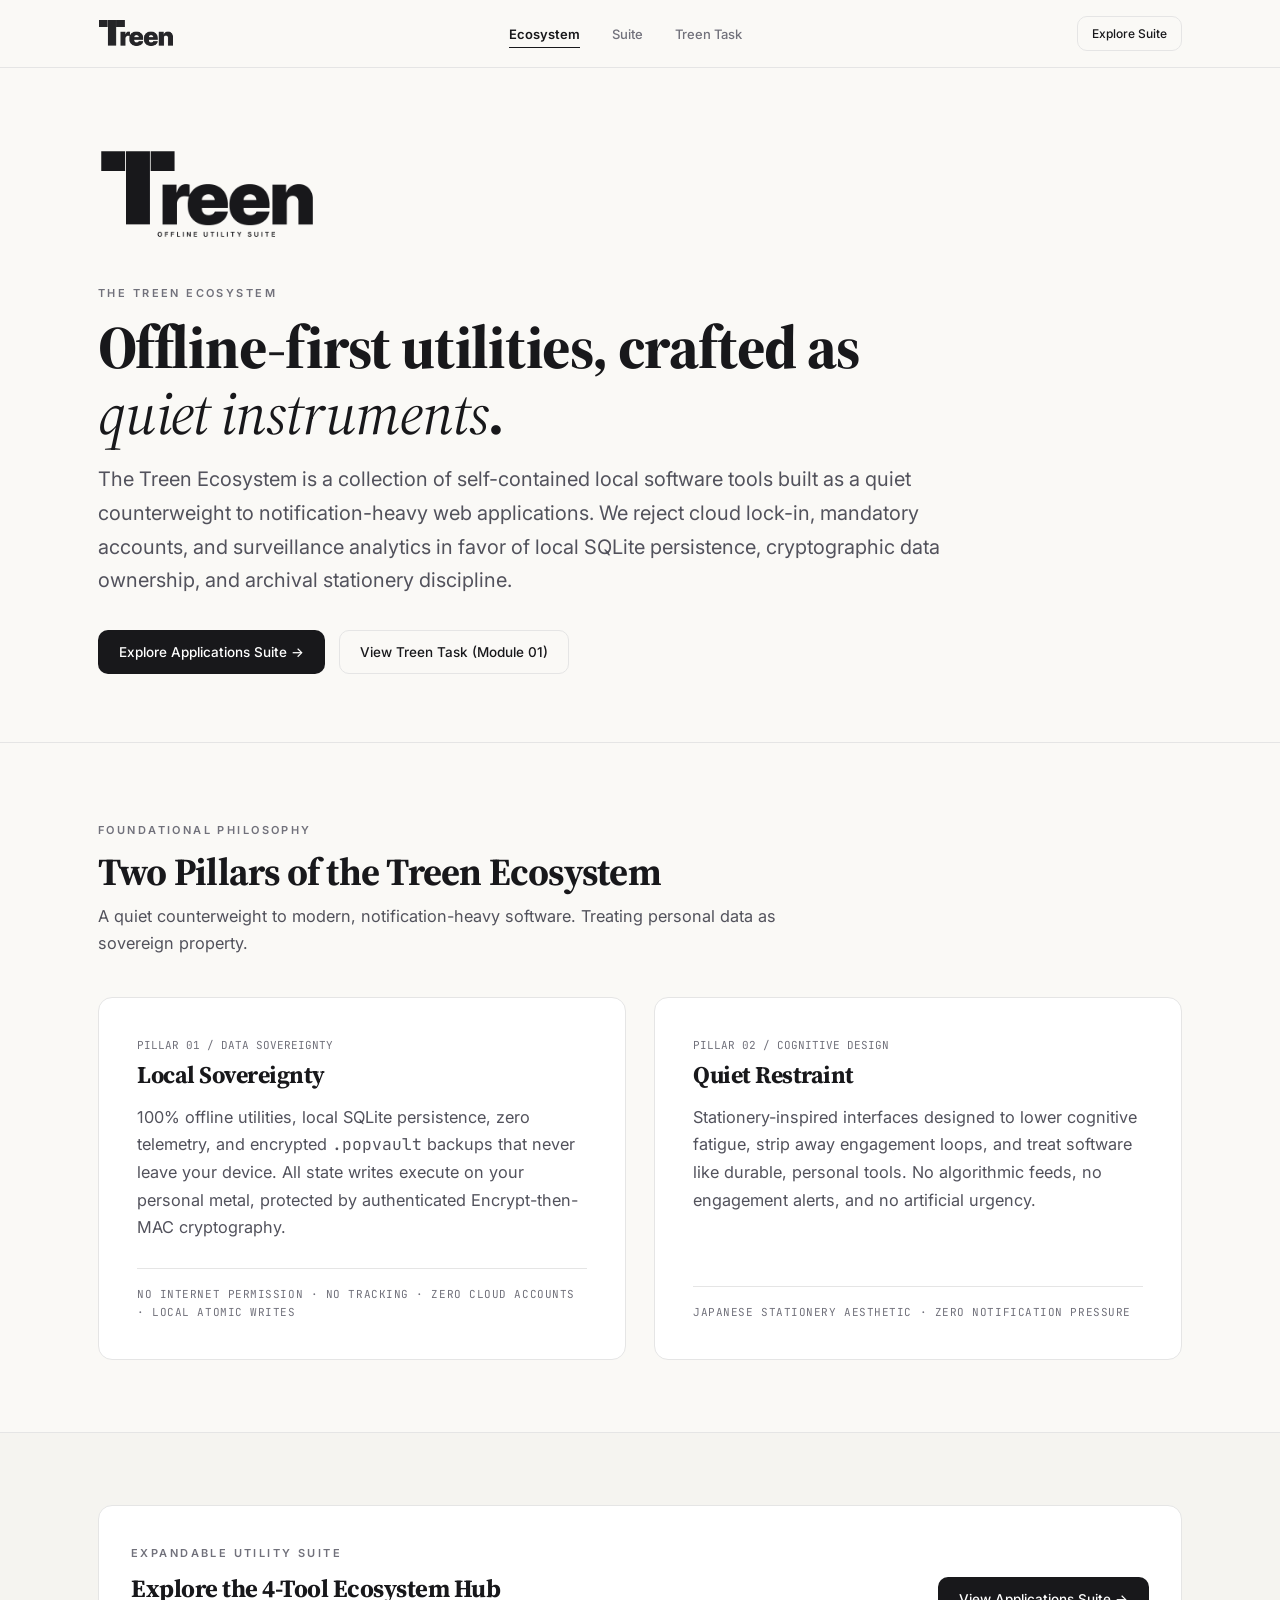
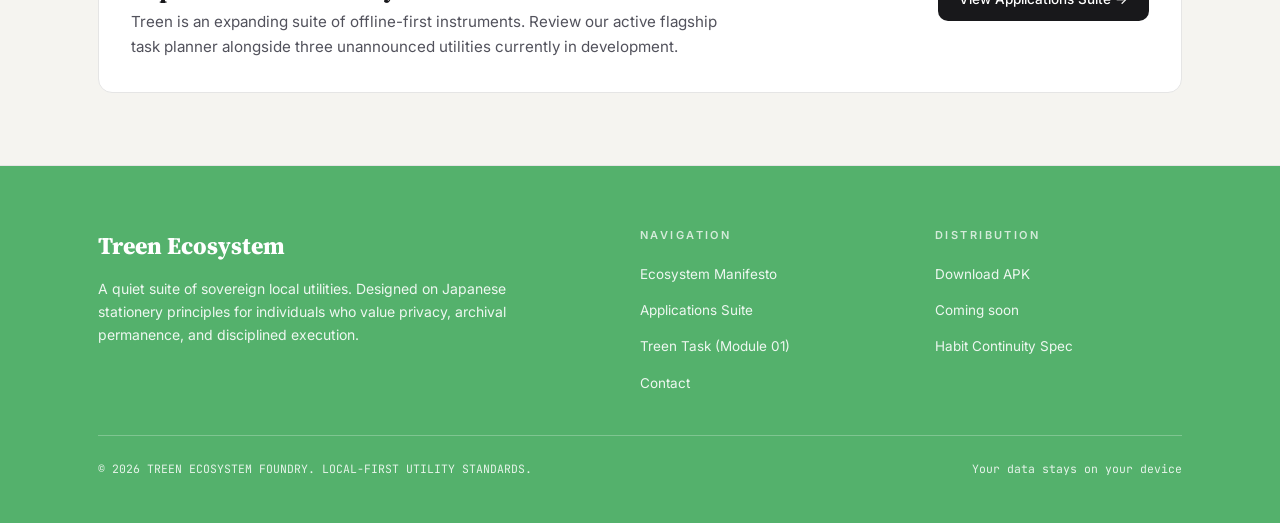
==== commit b6334466: "chore: update suite guarantee headings, notification copy in task hero, and index pillar tagline" ====
--- a/index.html
+++ b/index.html
@@ -110,7 +110,7 @@
               </p>
             </div>
             <div class="pillar-fact">
-              <span>No internet permission. No storage permissions. No tracking. · ZERO CLOUD ACCOUNTS · LOCAL ATOMIC WRITES</span>
+              <span>NO INTERNET PERMISSION · NO TRACKING · ZERO CLOUD ACCOUNTS · LOCAL ATOMIC WRITES</span>
             </div>
           </article>
 
@@ -122,7 +122,7 @@
                 <h3 class="pillar-title">Quiet Restraint</h3>
               </div>
               <p class="pillar-body">
-                Stationery-inspired interfaces designed to lower cognitive fatigue, strip away engagement loops, and treat software like durable, personal tools. No algorithmic feeds, no push alerts, and no artificial urgency.
+                Stationery-inspired interfaces designed to lower cognitive fatigue, strip away engagement loops, and treat software like durable, personal tools. No algorithmic feeds, no engagement alerts, and no artificial urgency.
               </p>
             </div>
             <div class="pillar-fact">
@@ -179,7 +179,7 @@
         <div>
           <div class="footer-col-label">Distribution</div>
           <ul class="footer-links">
-            <li><a href="https://github.com/arnavbyte/treen-ecosystem-web/releases/download/v1.0/treen_task_v1.0.apk" target="_blank" rel="noopener noreferrer">Download APK</a></li>
+            <li><a href="https://github.com/arnavbyte/treen-ecosystem/releases/download/v1.0/treen_task_v1.0.apk" target="_blank" rel="noopener noreferrer">Download APK</a></li>
             <li><a href="suite.html">Coming soon</a></li>
             <li><a href="task.html#mechanics">Habit Continuity Spec</a></li>
           </ul>
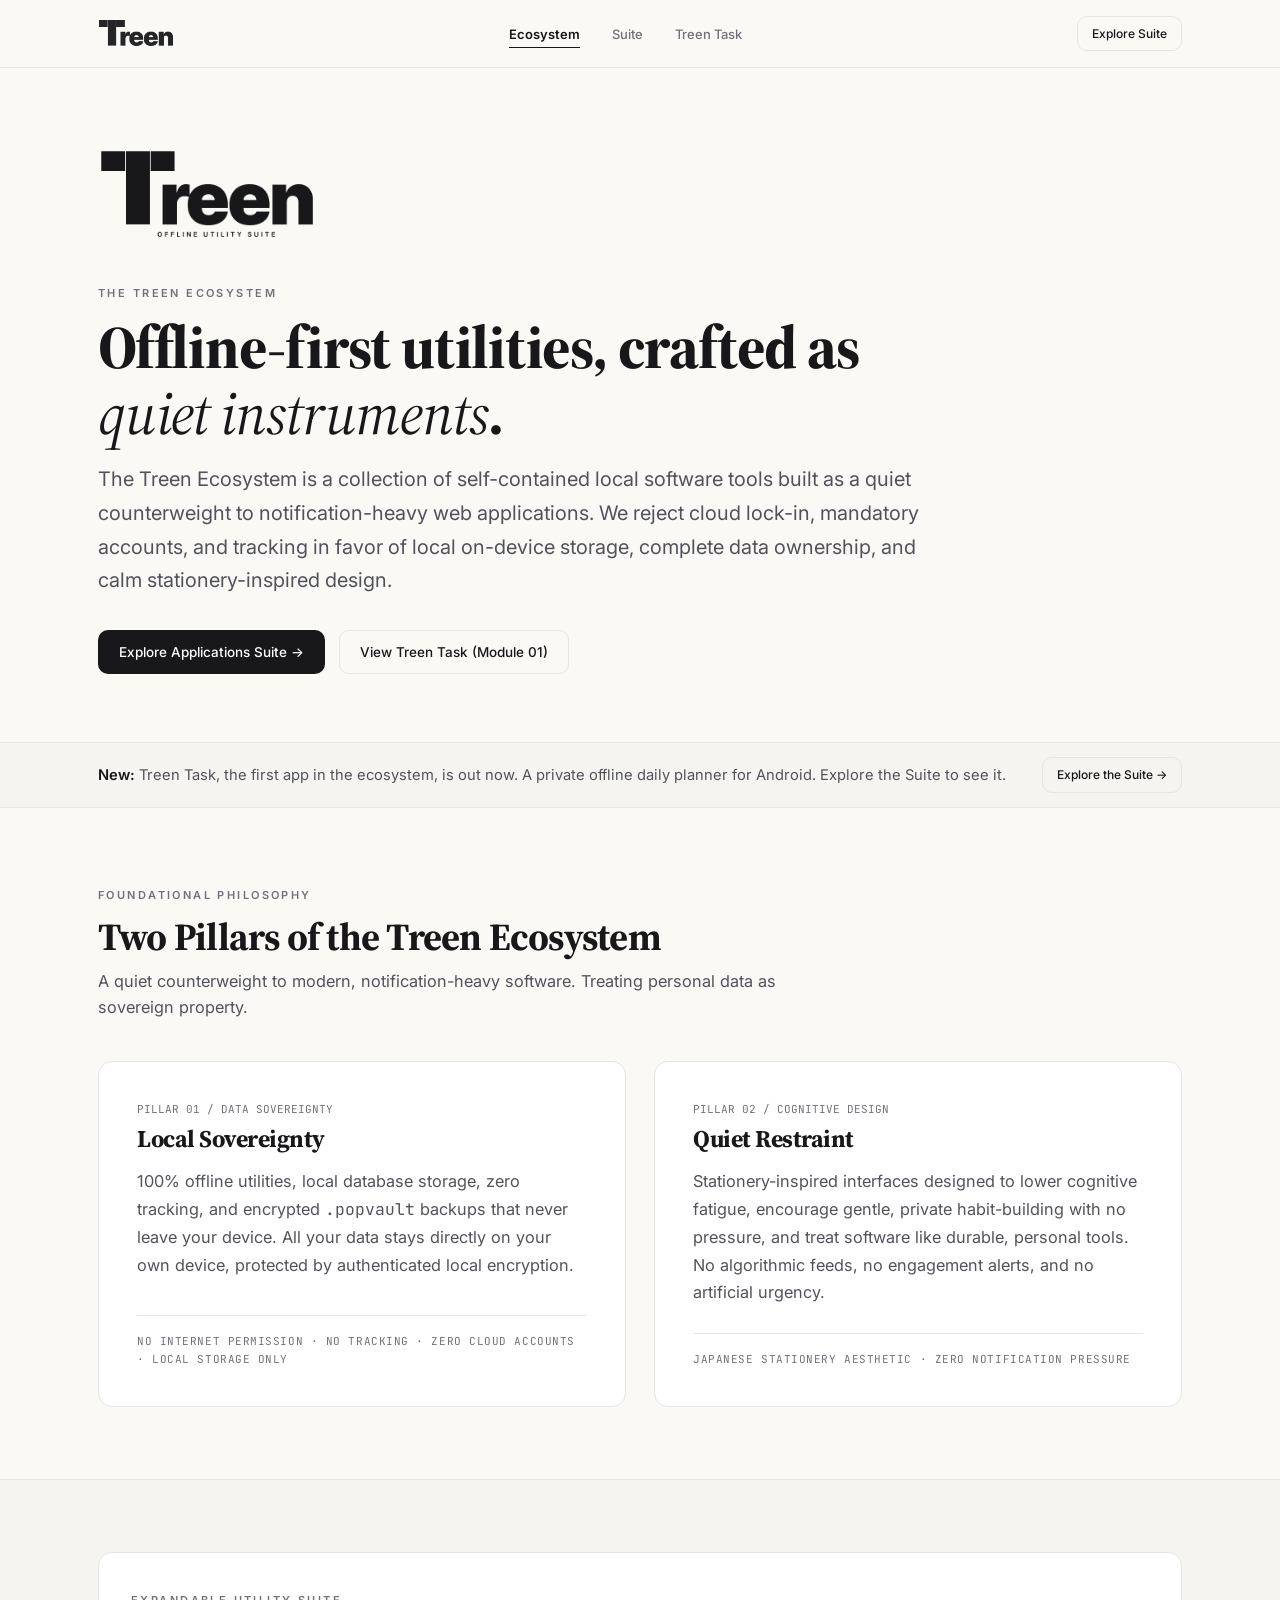
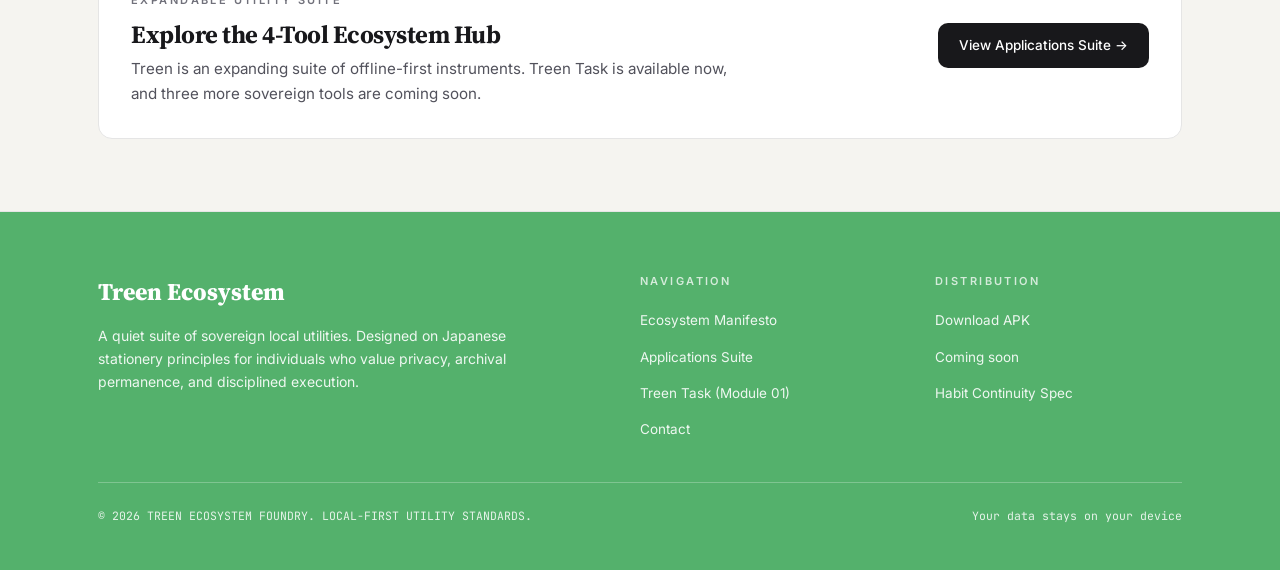
==== commit 461226c3: "feat: simplify homepage jargon, add announcement strip, update task streak rules and milestone label" ====
--- a/index.html
+++ b/index.html
@@ -73,7 +73,7 @@
           </h1>
 
           <p class="hero-subhead">
-            The Treen Ecosystem is a collection of self-contained local software tools built as a quiet counterweight to notification-heavy web applications. We reject cloud lock-in, mandatory accounts, and surveillance analytics in favor of local SQLite persistence, cryptographic data ownership, and archival stationery discipline.
+            The Treen Ecosystem is a collection of self-contained local software tools built as a quiet counterweight to notification-heavy web applications. We reject cloud lock-in, mandatory accounts, and tracking in favor of local on-device storage, complete data ownership, and calm stationery-inspired design.
           </p>
 
           <div class="hero-cta-row">
@@ -87,6 +87,18 @@
         </div>
       </div>
     </section>
+
+    <!-- Announcement Strip -->
+    <aside aria-label="Announcement" style="background-color: var(--bg-tint-soft); border-bottom: var(--border-hairline); padding: 14px 0;">
+      <div class="container" style="display: flex; justify-content: space-between; align-items: center; flex-wrap: wrap; gap: 14px;">
+        <p style="font-size: 0.92rem; color: var(--ink-body); margin: 0; line-height: 1.5;">
+          <strong style="color: var(--ink-primary); font-weight: 600;">New:</strong> Treen Task, the first app in the ecosystem, is out now. A private offline daily planner for Android. Explore the Suite to see it.
+        </p>
+        <a href="suite.html" class="btn btn-outline btn-sm" style="flex-shrink: 0;">
+          <span>Explore the Suite &rarr;</span>
+        </a>
+      </div>
+    </aside>
 
     <!-- Foundational Pillars (Balanced 2-Pillar Editorial Layout) -->
     <section class="section">
@@ -106,11 +118,11 @@
                 <h3 class="pillar-title">Local Sovereignty</h3>
               </div>
               <p class="pillar-body">
-                100% offline utilities, local SQLite persistence, zero telemetry, and encrypted <code>.popvault</code> backups that never leave your device. All state writes execute on your personal metal, protected by authenticated Encrypt-then-MAC cryptography.
+                100% offline utilities, local database storage, zero tracking, and encrypted <code>.popvault</code> backups that never leave your device. All your data stays directly on your own device, protected by authenticated local encryption.
               </p>
             </div>
             <div class="pillar-fact">
-              <span>NO INTERNET PERMISSION · NO TRACKING · ZERO CLOUD ACCOUNTS · LOCAL ATOMIC WRITES</span>
+              <span>NO INTERNET PERMISSION · NO TRACKING · ZERO CLOUD ACCOUNTS · LOCAL STORAGE ONLY</span>
             </div>
           </article>
 
@@ -122,7 +134,7 @@
                 <h3 class="pillar-title">Quiet Restraint</h3>
               </div>
               <p class="pillar-body">
-                Stationery-inspired interfaces designed to lower cognitive fatigue, strip away engagement loops, and treat software like durable, personal tools. No algorithmic feeds, no engagement alerts, and no artificial urgency.
+                Stationery-inspired interfaces designed to lower cognitive fatigue, encourage gentle, private habit-building with no pressure, and treat software like durable, personal tools. No algorithmic feeds, no engagement alerts, and no artificial urgency.
               </p>
             </div>
             <div class="pillar-fact">
@@ -141,7 +153,7 @@
             <span class="section-label">EXPANDABLE UTILITY SUITE</span>
             <h3 style="font-size: 1.55rem; margin-bottom: 8px;">Explore the 4-Tool Ecosystem Hub</h3>
             <p style="font-size: 0.95rem; color: var(--ink-body); max-width: 600px;">
-              Treen is an expanding suite of offline-first instruments. Review our active flagship task planner alongside three unannounced utilities currently in development.
+              Treen is an expanding suite of offline-first instruments. Treen Task is available now, and three more sovereign tools are coming soon.
             </p>
           </div>
           <a href="suite.html" class="btn btn-primary">
